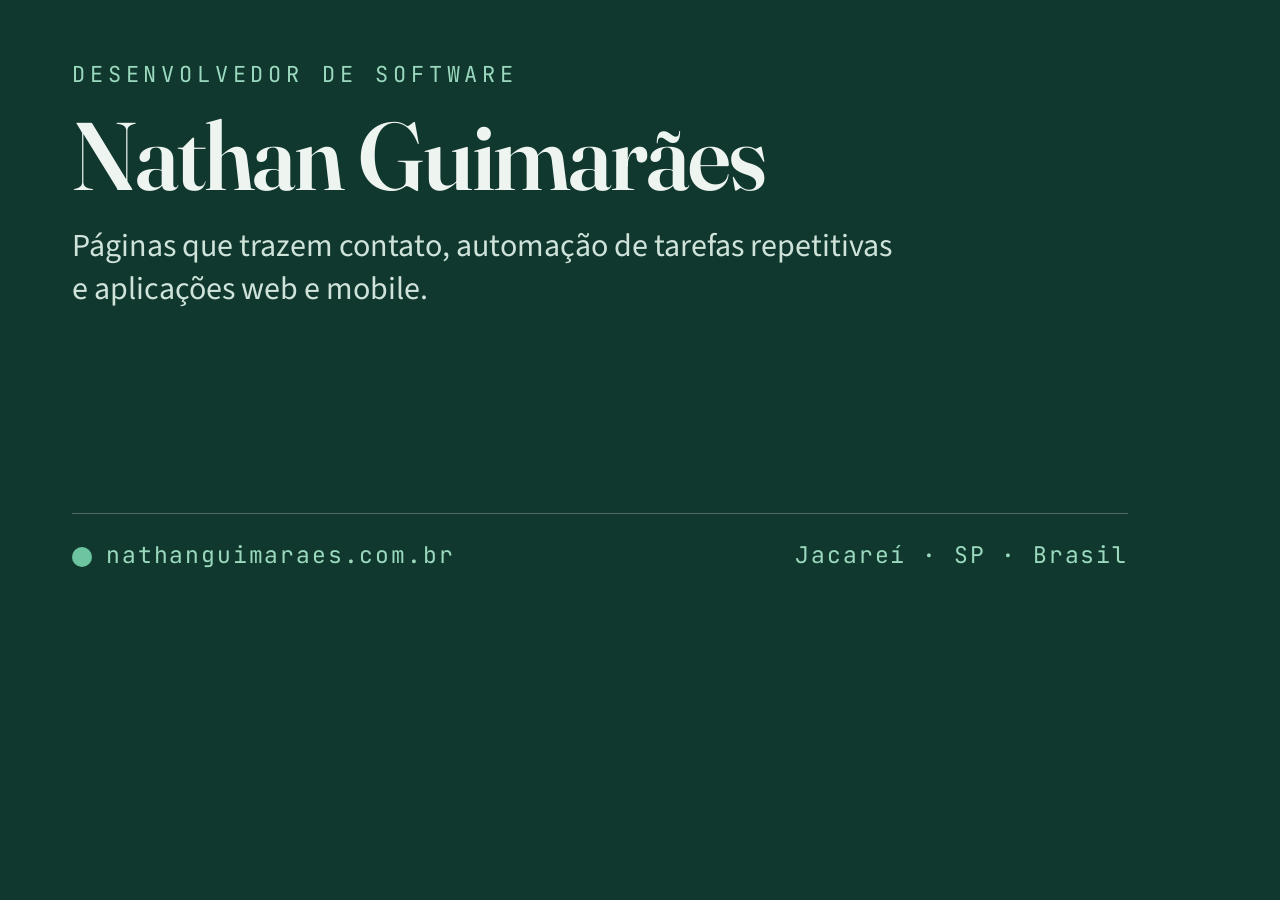
==== assets/og-card.html @ 359f7133 "seo: dados estruturados, cartao de compartilhamento e perguntas frequentes" ====
<!DOCTYPE html><html lang="pt-BR"><head><meta charset="utf-8">
<link rel="preconnect" href="https://fonts.googleapis.com"><link rel="preconnect" href="https://fonts.gstatic.com" crossorigin>
<link rel="stylesheet" href="https://fonts.googleapis.com/css2?family=Fraunces:opsz,wght@9..144,600&family=Source+Sans+3:wght@400;600&family=JetBrains+Mono:wght@400&display=swap">
<style>
  html,body{margin:0;width:1200px;height:630px;overflow:hidden;box-sizing:border-box}
  *{box-sizing:border-box}
  body{font-family:"Source Sans 3",sans-serif;background:#10382e;color:#eef4f0;display:flex;flex-direction:column;justify-content:space-between;padding:60px 72px}
  .topo{font-family:"JetBrains Mono",monospace;font-size:22px;letter-spacing:.22em;text-transform:uppercase;color:#9ad9bd}
  h1{font-family:Fraunces,Georgia,serif;font-weight:600;font-size:96px;line-height:1;margin:18px 0 0;letter-spacing:-.02em}
  p{font-size:32px;line-height:1.35;max-width:840px;margin:22px 0 0;color:#cfe3da}
  .rodape{display:flex;align-items:center;justify-content:space-between;border-top:1px solid rgba(238,244,240,.28);padding-top:26px;
    font-family:"JetBrains Mono",monospace;font-size:23px;letter-spacing:.08em;color:#9ad9bd}
  .bolinha{width:20px;height:20px;border-radius:50%;background:#6cc4a1;margin-right:14px;display:inline-block;vertical-align:middle}
</style></head><body>
  <div>
    <div class="topo">desenvolvedor de software</div>
    <h1>Nathan Guimarães</h1>
    <p>Páginas que trazem contato, automação de tarefas repetitivas e aplicações web e mobile.</p>
  </div>
  <div class="rodape"><span><span class="bolinha"></span>nathanguimaraes.com.br</span><span>Jacareí · SP · Brasil</span></div>
</body></html>
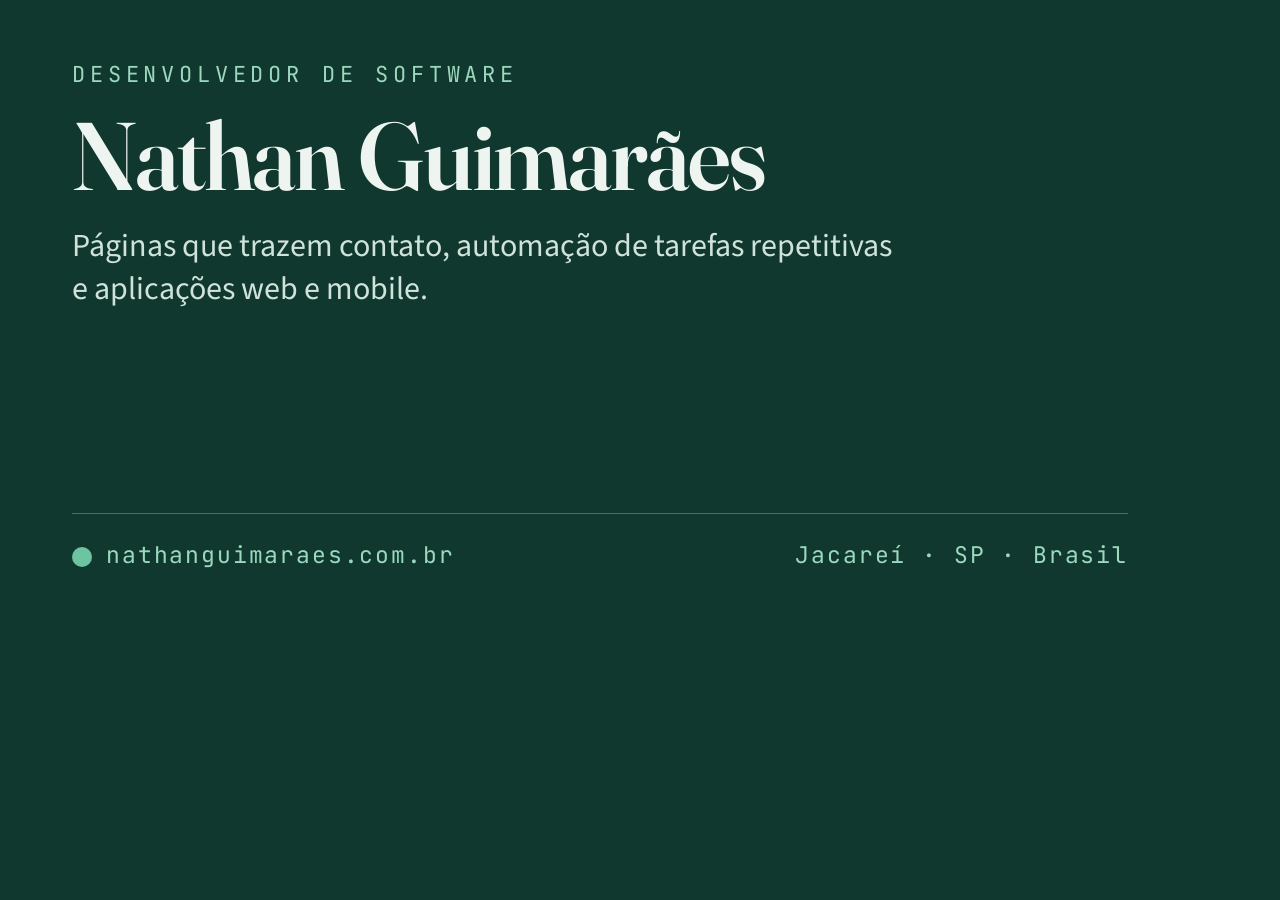
==== commit 244cd5d3: "seo: cartao de compartilhamento com fontes embutidas e sitemap atualizado" ====
--- a/assets/og-card.html
+++ b/assets/og-card.html
@@ -2,6 +2,10 @@
 <link rel="preconnect" href="https://fonts.googleapis.com"><link rel="preconnect" href="https://fonts.gstatic.com" crossorigin>
 <link rel="stylesheet" href="https://fonts.googleapis.com/css2?family=Fraunces:opsz,wght@9..144,600&family=Source+Sans+3:wght@400;600&family=JetBrains+Mono:wght@400&display=swap">
 <style>
+  @font-face{font-family:'Fraunces';font-style:normal;font-weight:600;font-display:block;src:url('fontes/fraunces-600.woff2') format('woff2')}
+  @font-face{font-family:'JetBrains Mono';font-style:normal;font-weight:400;font-display:block;src:url('fontes/jetbrains-mono-400.woff2') format('woff2')}
+  @font-face{font-family:'Source Sans 3';font-style:normal;font-weight:400;font-display:block;src:url('fontes/source-sans-3-400.woff2') format('woff2')}
+  @font-face{font-family:'Source Sans 3';font-style:normal;font-weight:600;font-display:block;src:url('fontes/source-sans-3-600.woff2') format('woff2')}
   html,body{margin:0;width:1200px;height:630px;overflow:hidden;box-sizing:border-box}
   *{box-sizing:border-box}
   body{font-family:"Source Sans 3",sans-serif;background:#10382e;color:#eef4f0;display:flex;flex-direction:column;justify-content:space-between;padding:60px 72px}
